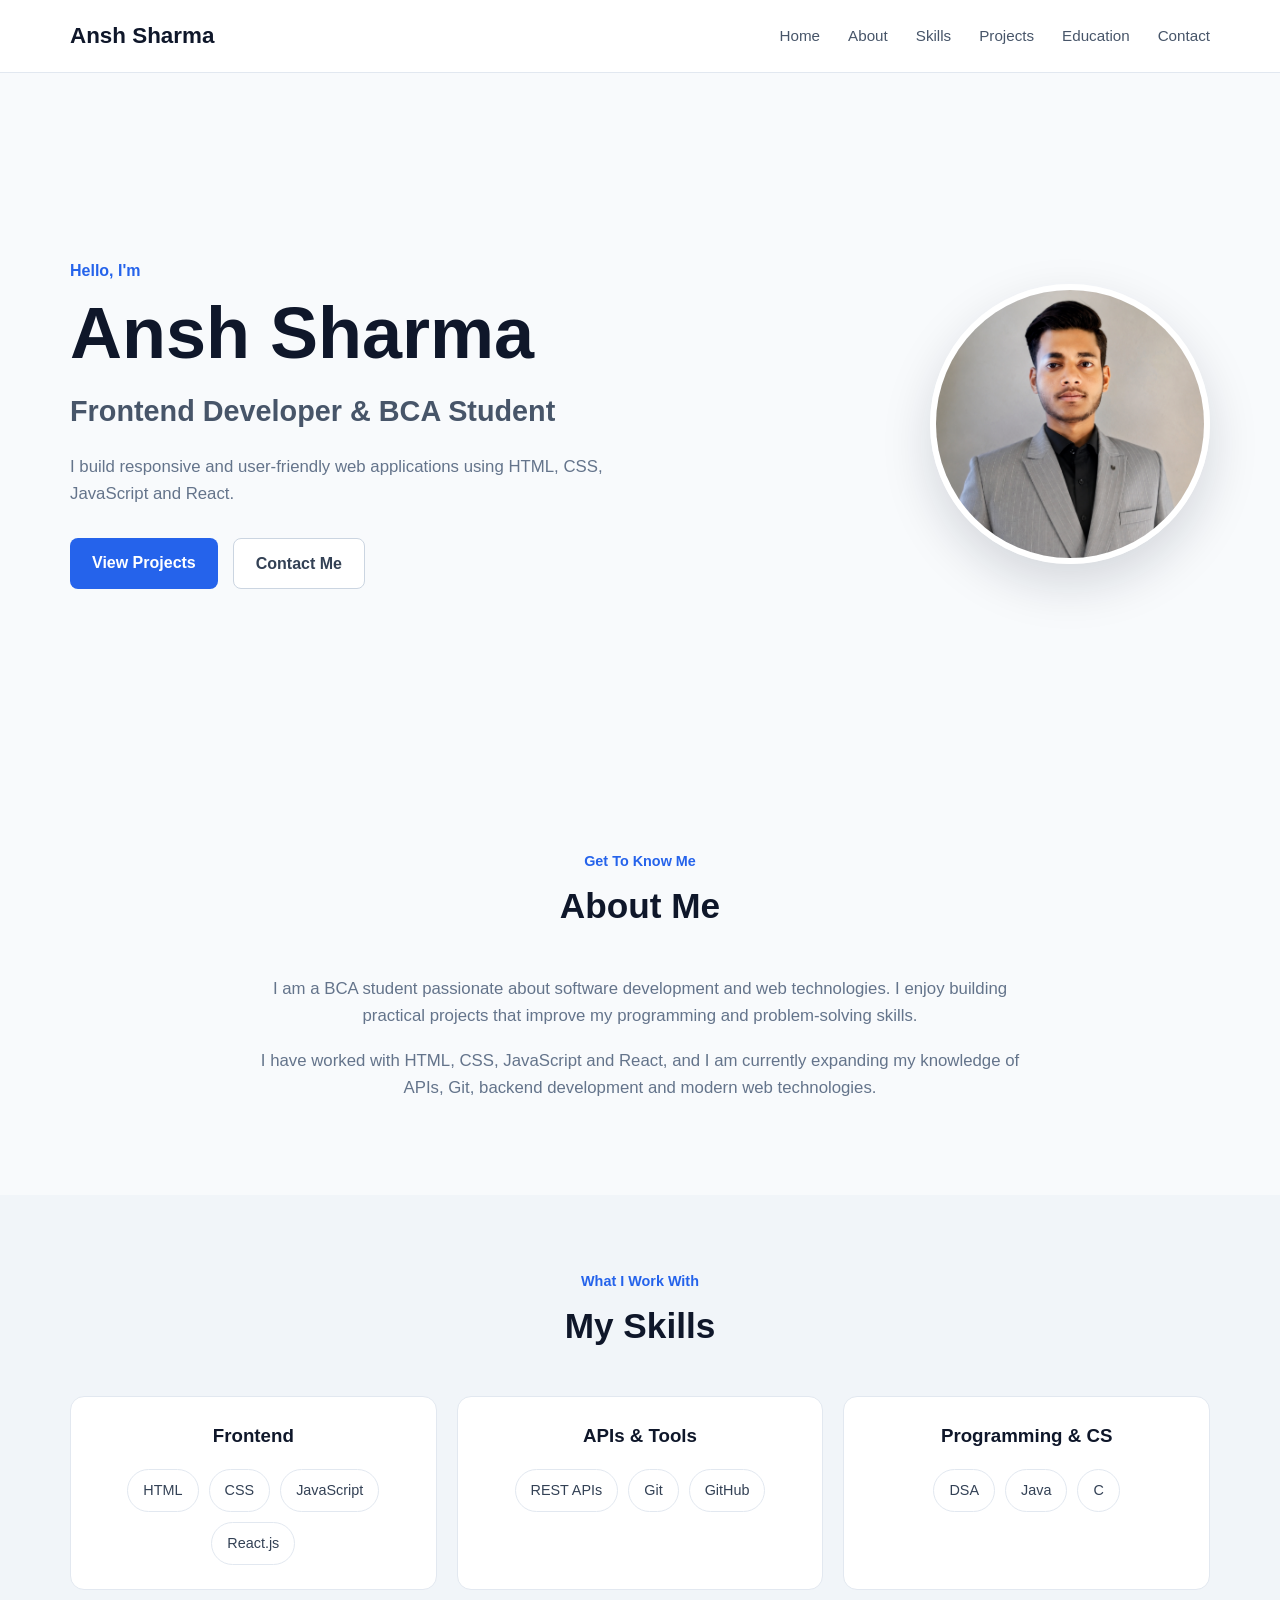
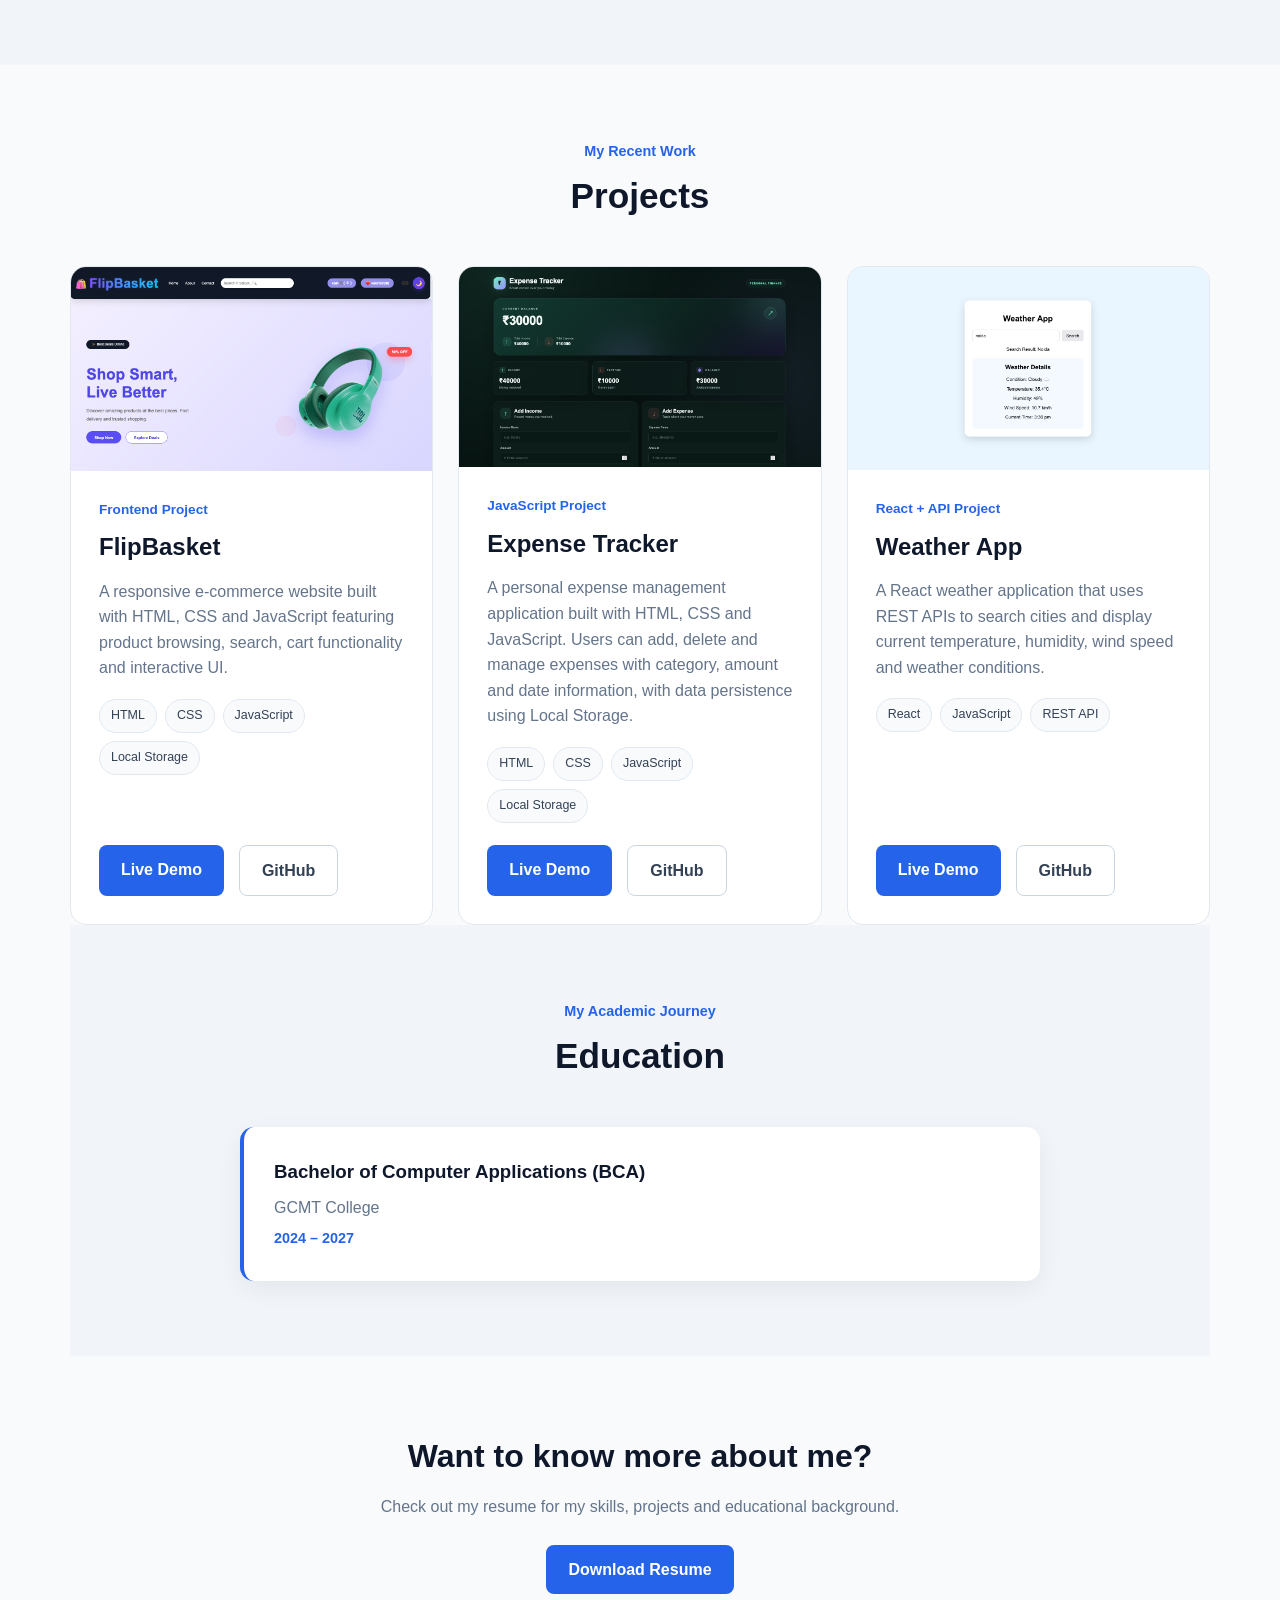
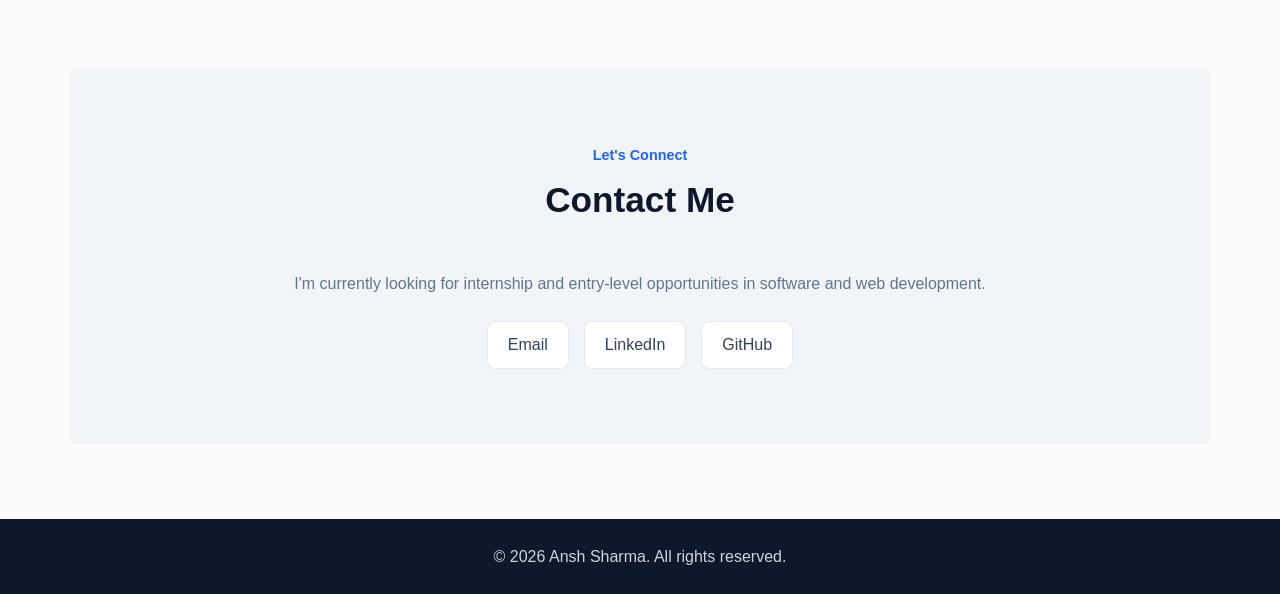
==== portfolio.html @ b75a7023 "Add portfolio website" ====
<!DOCTYPE html>
<html lang="en">

<head>
    <meta charset="UTF-8">
    <meta name="viewport" content="width=device-width, initial-scale=1.0">
    <meta name="description" content="Ansh Sharma — BCA student and aspiring full-stack developer portfolio.">
    <title>Ansh Sharma | Frontend Developer</title>
    <link rel="stylesheet" href="portfolio.css">
</head>

<body>
    <header class="header">
        <nav class="navbar">
            <a href="#home" class="logo">Ansh Sharma</a>

            <button class="menu-toggle" aria-label="Open navigation menu" aria-expanded="false">
                ☰
            </button>

            <ul class="nav-links">
                <li><a href="#home">Home</a></li>
                <li><a href="#about">About</a></li>
                <li><a href="#skills">Skills</a></li>
                <li><a href="#projects">Projects</a></li>
                <li><a href="#education">Education</a></li>
                <li><a href="#contact">Contact</a></li>
            </ul>
        </nav>
    </header>

    <main>
        <section id="home" class="hero reveal">
            <div class="hero-text">
                <p class="hero-subtitle">Hello, I'm</p>
                <h1>Ansh Sharma</h1>
                <h2>Frontend Developer &amp; BCA Student</h2>
                <p>
                    I build responsive and user-friendly web applications
                    using HTML, CSS, JavaScript and React.
                </p>

                <div class="hero-buttons">
                    <a href="#projects" class="btn primary-btn">View Projects</a>
                    <a href="#contact" class="btn secondary-btn">Contact Me</a>
                </div>
            </div>

            <div class="hero-image">
                <img src="ansh.png" alt="Ansh Sharma">
            </div>
        </section>

        <section id="about" class="section about reveal">
            <div class="section-heading">
                <p>Get To Know Me</p>
                <h2>About Me</h2>
            </div>

            <div class="about-content">
                <p>
                    I am a BCA student passionate about software development
                    and web technologies. I enjoy building practical projects
                    that improve my programming and problem-solving skills.
                </p>
                <p>
                    I have worked with HTML, CSS, JavaScript and React, and I
                    am currently expanding my knowledge of APIs, Git, backend
                    development and modern web technologies.
                </p>
            </div>
        </section>

        <section id="skills" class="section skills reveal">
            <div class="section-heading">
                <p>What I Work With</p>
                <h2>My Skills</h2>
            </div>

            <div class="skills-groups">
                <div class="skill-group">
                    <h3>Frontend</h3>
                    <div class="skills-container">
                        <span>HTML</span>
                        <span>CSS</span>
                        <span>JavaScript</span>
                        <span>React.js</span>
                    </div>
                </div>

                <div class="skill-group">
                    <h3>APIs &amp; Tools</h3>
                    <div class="skills-container">
                        <span>REST APIs</span>
                        <span>Git</span>
                        <span>GitHub</span>
                    </div>
                </div>

                <div class="skill-group">
                    <h3>Programming &amp; CS</h3>
                    <div class="skills-container">
                        <span>DSA</span>
                        <span>Java</span>
                        <span>C</span>
                    </div>
                </div>
            </div>
        </section>

        <section id="projects" class="section projects reveal">
            <div class="section-heading">
                <p>My Recent Work</p>
                <h2>Projects</h2>
            </div>

           <div class="projects-container">

    <!-- FlipBasket -->
    <article class="project-card">

        <div class="project-image">
            <img src="Screenshot.png" alt="FlipBasket screenshot">
        </div>

        <div class="project-content">

            <p class="project-type">Frontend Project</p>

            <h3>FlipBasket</h3>

            <p>
                A responsive e-commerce website built with HTML, CSS
                and JavaScript featuring product browsing, search,
                cart functionality and interactive UI.
            </p>

            <div class="tech-tags">
                <span>HTML</span>
                <span>CSS</span>
                <span>JavaScript</span>
                <span>Local Storage</span>
            </div>

            <div class="project-buttons">

                <a href="https://ansh-sharma-dev.github.io/FlipBasket/"
                   target="_blank"
                   rel="noopener noreferrer"
                   class="btn primary-btn">
                    Live Demo
                </a>

                <a href="https://github.com/ansh-sharma-dev/FlipBasket"
                   target="_blank"
                   rel="noopener noreferrer"
                   class="btn secondary-btn">
                    GitHub
                </a>

            </div>

        </div>
    </article>


    <!-- Expense Tracker -->
    <article class="project-card">

        <div class="project-image">
            <img src="Screenshot02.png"
                 alt="Expense Tracker screenshot">
        </div>

        <div class="project-content">

            <p class="project-type">JavaScript Project</p>

            <h3>Expense Tracker</h3>

            <p>
                A personal expense management application built with
                HTML, CSS and JavaScript. Users can add, delete and
                manage expenses with category, amount and date
                information, with data persistence using Local Storage.
            </p>

            <div class="tech-tags">
                <span>HTML</span>
                <span>CSS</span>
                <span>JavaScript</span>
                <span>Local Storage</span>
            </div>

            <div class="project-buttons">

                <a href="https://ansh-sharma-dev.github.io/expense-tracker/"
                   target="_blank"
                   rel="noopener noreferrer"
                   class="btn primary-btn">
                    Live Demo
                </a>

                <a href="https://github.com/ansh-sharma-dev/expense-tracker"
                   target="_blank"
                   rel="noopener noreferrer"
                   class="btn secondary-btn">
                    GitHub
                </a>

            </div>

        </div>
    </article>


    <!-- Weather App -->
    <article class="project-card">

        <div class="project-image">
            <img src="Screenshot03.png"
                 alt="Weather App screenshot">
        </div>

        <div class="project-content">

            <p class="project-type">React + API Project</p>

            <h3>Weather App</h3>

            <p>
                A React weather application that uses REST APIs to
                search cities and display current temperature,
                humidity, wind speed and weather conditions.
            </p>

            <div class="tech-tags">
                <span>React</span>
                <span>JavaScript</span>
                <span>REST API</span>
            </div>

            <div class="project-buttons">

                <a href="https://ansh-sharma-dev.github.io/weather-app/"
                   target="_blank"
                   rel="noopener noreferrer"
                   class="btn primary-btn">
                    Live Demo
                </a>

                <a href="https://github.com/ansh-sharma-dev/weather-app"
                   target="_blank"
                   rel="noopener noreferrer"
                   class="btn secondary-btn">
                    GitHub
                </a>

            </div>

        </div>
    </article>

</div>
        <section id="education" class="section education reveal">
            <div class="section-heading">
                <p>My Academic Journey</p>
                <h2>Education</h2>
            </div>

            <div class="education-card">
                <h3>Bachelor of Computer Applications (BCA)</h3>
                <p>GCMT College</p>
                <span>2024 – 2027</span>
            </div>
        </section>

        <section class="section resume reveal">
            <div class="resume-content">
                <h2>Want to know more about me?</h2>
                <p>
                    Check out my resume for my skills, projects and
                    educational background.
                </p>
                <a href="resume.pdf" download class="btn primary-btn">
                    Download Resume
                </a>
            </div>
        </section>

        <section id="contact" class="section contact reveal">
            <div class="section-heading">
                <p>Let's Connect</p>
                <h2>Contact Me</h2>
            </div>

            <div class="contact-content">
                <p>
                    I'm currently looking for internship and entry-level
                    opportunities in software and web development.
                </p>

                <div class="contact-links">
                    <a href="mailto:ansh.sharma.dev7@gmail.com">Email</a>
                    <a href="https://linkedin.com/in/ansh-sharma-6a2a36344" target="_blank"
                        rel="noopener noreferrer">LinkedIn</a>
                    <a href="https://github.com/ansh-sharma-dev" target="_blank" rel="noopener noreferrer">GitHub</a>
                </div>
            </div>
        </section>
    </main>

    <footer class="footer">
        <p>© 2026 Ansh Sharma. All rights reserved.</p>
    </footer>

    <script src="portfolio.js"></script>
</body>

</html>
---- portfolio.css ----
* {
    margin: 0;
    padding: 0;
    box-sizing: border-box;
}

html {
    scroll-behavior: smooth;
}

body {
    font-family: Arial, Helvetica, sans-serif;
    background: #f8fafc;
    color: #1e293b;
    line-height: 1.6;
}

a {
    text-decoration: none;
    color: inherit;
}

ul {
    list-style: none;
}

img {
    max-width: 100%;
    display: block;
}

.header {
    position: sticky;
    top: 0;
    z-index: 1000;
    background: rgba(255, 255, 255, 0.96);
    border-bottom: 1px solid #e2e8f0;
    backdrop-filter: blur(10px);
}

.navbar {
    max-width: 1200px;
    margin: auto;
    padding: 18px 30px;
    display: flex;
    align-items: center;
    justify-content: space-between;
    gap: 30px;
}

.logo {
    font-size: 1.4rem;
    font-weight: 700;
    color: #0f172a;
}

.nav-links {
    display: flex;
    align-items: center;
    gap: 28px;
}

.nav-links a {
    color: #475569;
    font-size: 0.95rem;
    font-weight: 500;
    transition: 0.3s ease;
}

.nav-links a:hover {
    color: #2563eb;
}

.menu-toggle {
    display: none;
    border: 1px solid #cbd5e1;
    background: #fff;
    color: #334155;
    border-radius: 8px;
    padding: 7px 10px;
    font-size: 1.1rem;
    cursor: pointer;
}

.hero {
    max-width: 1200px;
    min-height: 78vh;
    margin: auto;
    padding: 70px 30px;
    display: flex;
    align-items: center;
    justify-content: space-between;
    gap: 60px;
}

.hero-text {
    max-width: 650px;
}

.hero-subtitle {
    color: #2563eb;
    font-size: 1rem;
    font-weight: 600;
    margin-bottom: 10px;
}

.hero h1 {
    font-size: clamp(2.5rem, 6vw, 4.5rem);
    line-height: 1.1;
    color: #0f172a;
    margin-bottom: 15px;
}

.hero h2 {
    font-size: clamp(1.2rem, 3vw, 1.8rem);
    color: #475569;
    margin-bottom: 20px;
}

.hero-text > p:last-of-type {
    max-width: 600px;
    color: #64748b;
    font-size: 1.05rem;
    margin-bottom: 30px;
}

.hero-buttons,
.project-buttons {
    display: flex;
    flex-wrap: wrap;
    gap: 15px;
}

.btn {
    display: inline-block;
    padding: 12px 22px;
    border-radius: 8px;
    font-weight: 600;
    transition: 0.3s ease;
}

.primary-btn {
    background: #2563eb;
    color: #fff;
}

.primary-btn:hover {
    background: #1d4ed8;
    transform: translateY(-2px);
}

.secondary-btn {
    border: 1px solid #cbd5e1;
    color: #334155;
    background: #fff;
}

.secondary-btn:hover {
    border-color: #2563eb;
    color: #2563eb;
    transform: translateY(-2px);
}

.hero-image {
    flex-shrink: 0;
}

.hero-image img {
    width: 280px;
    height: 280px;
    object-fit: cover;
    border-radius: 50%;
    border: 6px solid #fff;
    box-shadow: 0 20px 50px rgba(15, 23, 42, 0.15);
}

.section {
    max-width: 1200px;
    margin: auto;
    padding: 75px 30px;
}

.section-heading {
    text-align: center;
    margin-bottom: 42px;
}

.section-heading p {
    color: #2563eb;
    font-size: 0.9rem;
    font-weight: 600;
    margin-bottom: 5px;
}

.section-heading h2 {
    font-size: 2.2rem;
    color: #0f172a;
}

.about-content {
    max-width: 800px;
    margin: auto;
    text-align: center;
}

.about-content p {
    color: #64748b;
    margin-bottom: 18px;
    font-size: 1.05rem;
}

.skills {
    background: #f1f5f9;
    max-width: none;
}

.skills .section-heading,
.skills-groups {
    max-width: 1140px;
    margin-left: auto;
    margin-right: auto;
}

.skills-groups {
    display: grid;
    grid-template-columns: repeat(3, 1fr);
    gap: 20px;
}

.skill-group {
    background: #fff;
    border: 1px solid #e2e8f0;
    border-radius: 14px;
    padding: 24px;
}

.skill-group h3 {
    color: #0f172a;
    text-align: center;
    margin-bottom: 18px;
}

.skills-container {
    display: flex;
    justify-content: center;
    flex-wrap: wrap;
    gap: 10px;
}

.skills-container span,
.tech-tags span {
    background: #fff;
    color: #334155;
    padding: 9px 15px;
    border: 1px solid #e2e8f0;
    border-radius: 30px;
    font-size: 0.9rem;
    font-weight: 500;
    transition: 0.3s ease;
}

.skills-container span:hover,
.tech-tags span:hover {
    color: #2563eb;
    border-color: #2563eb;
    transform: translateY(-2px);
}

.projects-container {
    display: grid;
    grid-template-columns: repeat(3, 1fr);
    gap: 25px;
}

@media (max-width: 1000px) {
    .projects-container {
        grid-template-columns: repeat(2, 1fr);
    }
}

@media (max-width: 600px) {
    .projects-container {
        grid-template-columns: 1fr;
    }
}

.project-image img {
    width: 100%;
    height: 100%;
    object-fit: cover;
    display: block;
}
.project-card {
    overflow: hidden;
    background: #fff;
    border: 1px solid #e2e8f0;
    border-radius: 16px;
    transition: 0.3s ease;
}

.project-card:hover {
    transform: translateY(-6px);
    box-shadow: 0 18px 40px rgba(15, 23, 42, 0.1);
}


.project-placeholder {
    color: #64748b;
    font-size: 1.3rem;
    font-weight: 700;
}

.project-content {
    padding: 28px;
}

.project-type {
    color: #2563eb;
    font-size: 0.85rem;
    font-weight: 600;
    margin-bottom: 8px;
}

.project-card h3 {
    font-size: 1.5rem;
    color: #0f172a;
    margin-bottom: 12px;
}

.project-card p:not(.project-type) {
    color: #64748b;
    margin-bottom: 18px;
}

.tech-tags {
    display: flex;
    flex-wrap: wrap;
    gap: 8px;
    margin-bottom: 22px;
}

.tech-tags span {
    padding: 6px 11px;
    font-size: 0.78rem;
    background: #f8fafc;
}

.education {
    background: #f1f5f9;
    max-width: none;
}

.education .section-heading,
.education-card {
    max-width: 800px;
    margin-left: auto;
    margin-right: auto;
}

.education-card {
    background: #fff;
    padding: 30px;
    border-radius: 14px;
    border-left: 4px solid #2563eb;
    box-shadow: 0 8px 25px rgba(15, 23, 42, 0.06);
}

.education-card h3 {
    color: #0f172a;
    margin-bottom: 8px;
}

.education-card p {
    color: #64748b;
    margin-bottom: 5px;
}

.education-card span {
    color: #2563eb;
    font-size: 0.9rem;
    font-weight: 600;
}

.resume-content {
    text-align: center;
    max-width: 700px;
    margin: auto;
}

.resume-content h2 {
    color: #0f172a;
    font-size: 2rem;
    margin-bottom: 12px;
}

.resume-content p {
    color: #64748b;
    margin-bottom: 25px;
}

.contact {
    background: #f1f5f9;
    max-width: none;
}

.contact .section-heading,
.contact-content {
    max-width: 800px;
    margin-left: auto;
    margin-right: auto;
}

.contact-content {
    text-align: center;
}

.contact-content > p {
    color: #64748b;
    margin-bottom: 25px;
}

.contact-links {
    display: flex;
    justify-content: center;
    flex-wrap: wrap;
    gap: 15px;
}

.contact-links a {
    background: #fff;
    border: 1px solid #e2e8f0;
    padding: 10px 20px;
    border-radius: 8px;
    color: #334155;
    font-weight: 500;
    transition: 0.3s ease;
}

.contact-links a:hover {
    color: #2563eb;
    border-color: #2563eb;
    transform: translateY(-2px);
}

.footer {
    background: #0f172a;
    color: #cbd5e1;
    text-align: center;
    padding: 25px 20px;
}

.reveal {
    opacity: 0;
    transform: translateY(25px);
    transition: opacity 0.7s ease, transform 0.7s ease;
}

.reveal.show {
    opacity: 1;
    transform: translateY(0);
}

@media (max-width: 900px) {
    .navbar {
        padding: 16px 20px;
    }

    .menu-toggle {
        display: block;
    }

    .nav-links {
        display: none;
        width: 100%;
        flex-direction: column;
        gap: 14px;
        padding: 12px 0 4px;
    }

    .nav-links.open {
        display: flex;
    }

    .navbar {
        flex-wrap: wrap;
    }

    .hero {
        min-height: auto;
        padding: 65px 25px;
        flex-direction: column-reverse;
        text-align: center;
    }

    .hero-text {
        max-width: 700px;
    }

    .hero-buttons {
        justify-content: center;
    }

    .projects-container,
    .skills-groups {
        grid-template-columns: 1fr;
    }
}

@media (max-width: 600px) {
    .navbar {
        padding: 15px;
    }

    .hero {
        padding: 50px 20px;
        gap: 32px;
    }

    .hero-image img {
        width: 210px;
        height: 210px;
    }

    .hero-text > p:last-of-type {
        font-size: 0.95rem;
    }

    .hero-buttons {
        flex-direction: column;
        align-items: stretch;
    }

    .hero-buttons .btn {
        text-align: center;
    }

    .section {
        padding: 60px 20px;
    }

    .section-heading {
        margin-bottom: 32px;
    }

    .section-heading h2 {
        font-size: 1.8rem;
    }

    .project-content {
        padding: 22px;
    }

    .project-buttons {
        flex-direction: column;
    }

    .project-buttons .btn {
        text-align: center;
    }

    .education-card {
        padding: 22px;
    }
}

@media (prefers-reduced-motion: reduce) {
    html {
        scroll-behavior: auto;
    }

    .reveal {
        opacity: 1;
        transform: none;
        transition: none;
    }

    .btn,
    .project-card,
    .skills-container span,
    .contact-links a {
        transition: none;
    }
}

.project-card {
    display: flex;
    flex-direction: column;
}

.project-content {
    display: flex;
    flex-direction: column;
    flex: 1;
}

.project-buttons {
    margin-top: auto;
}
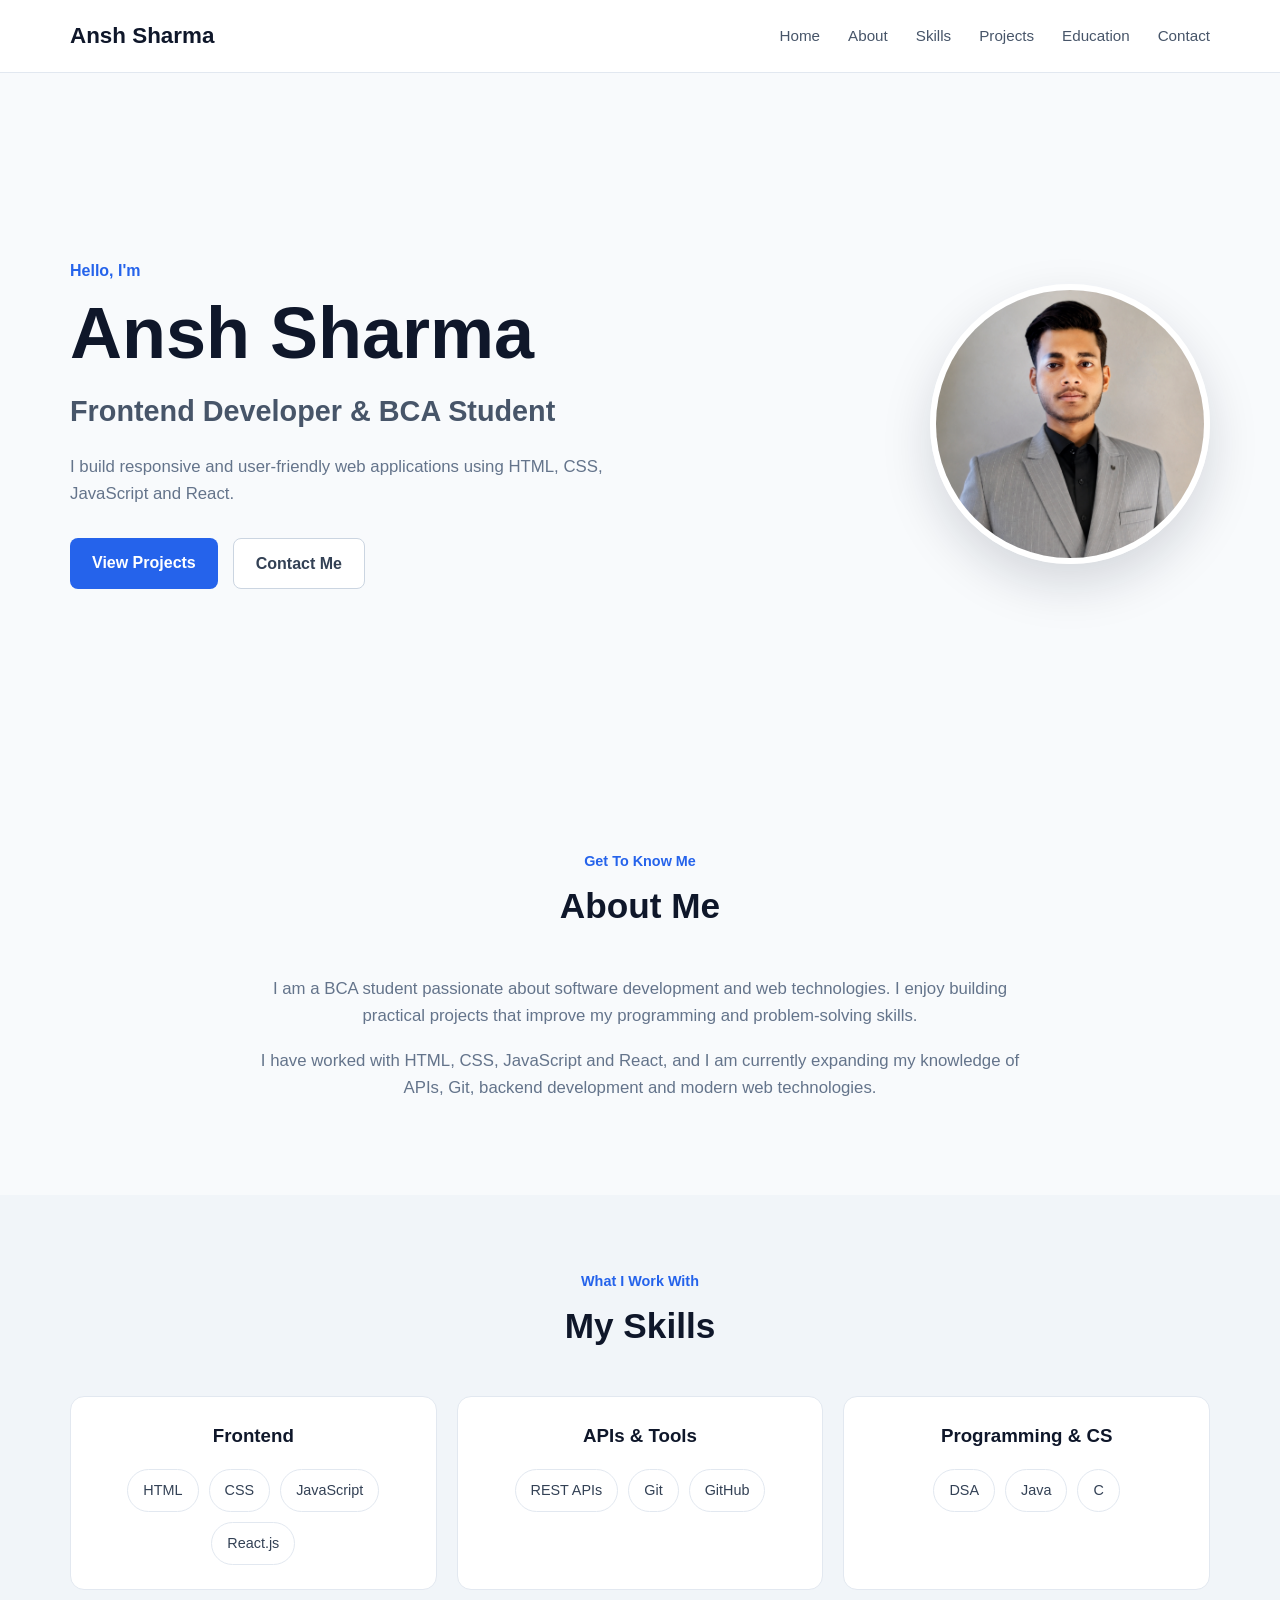
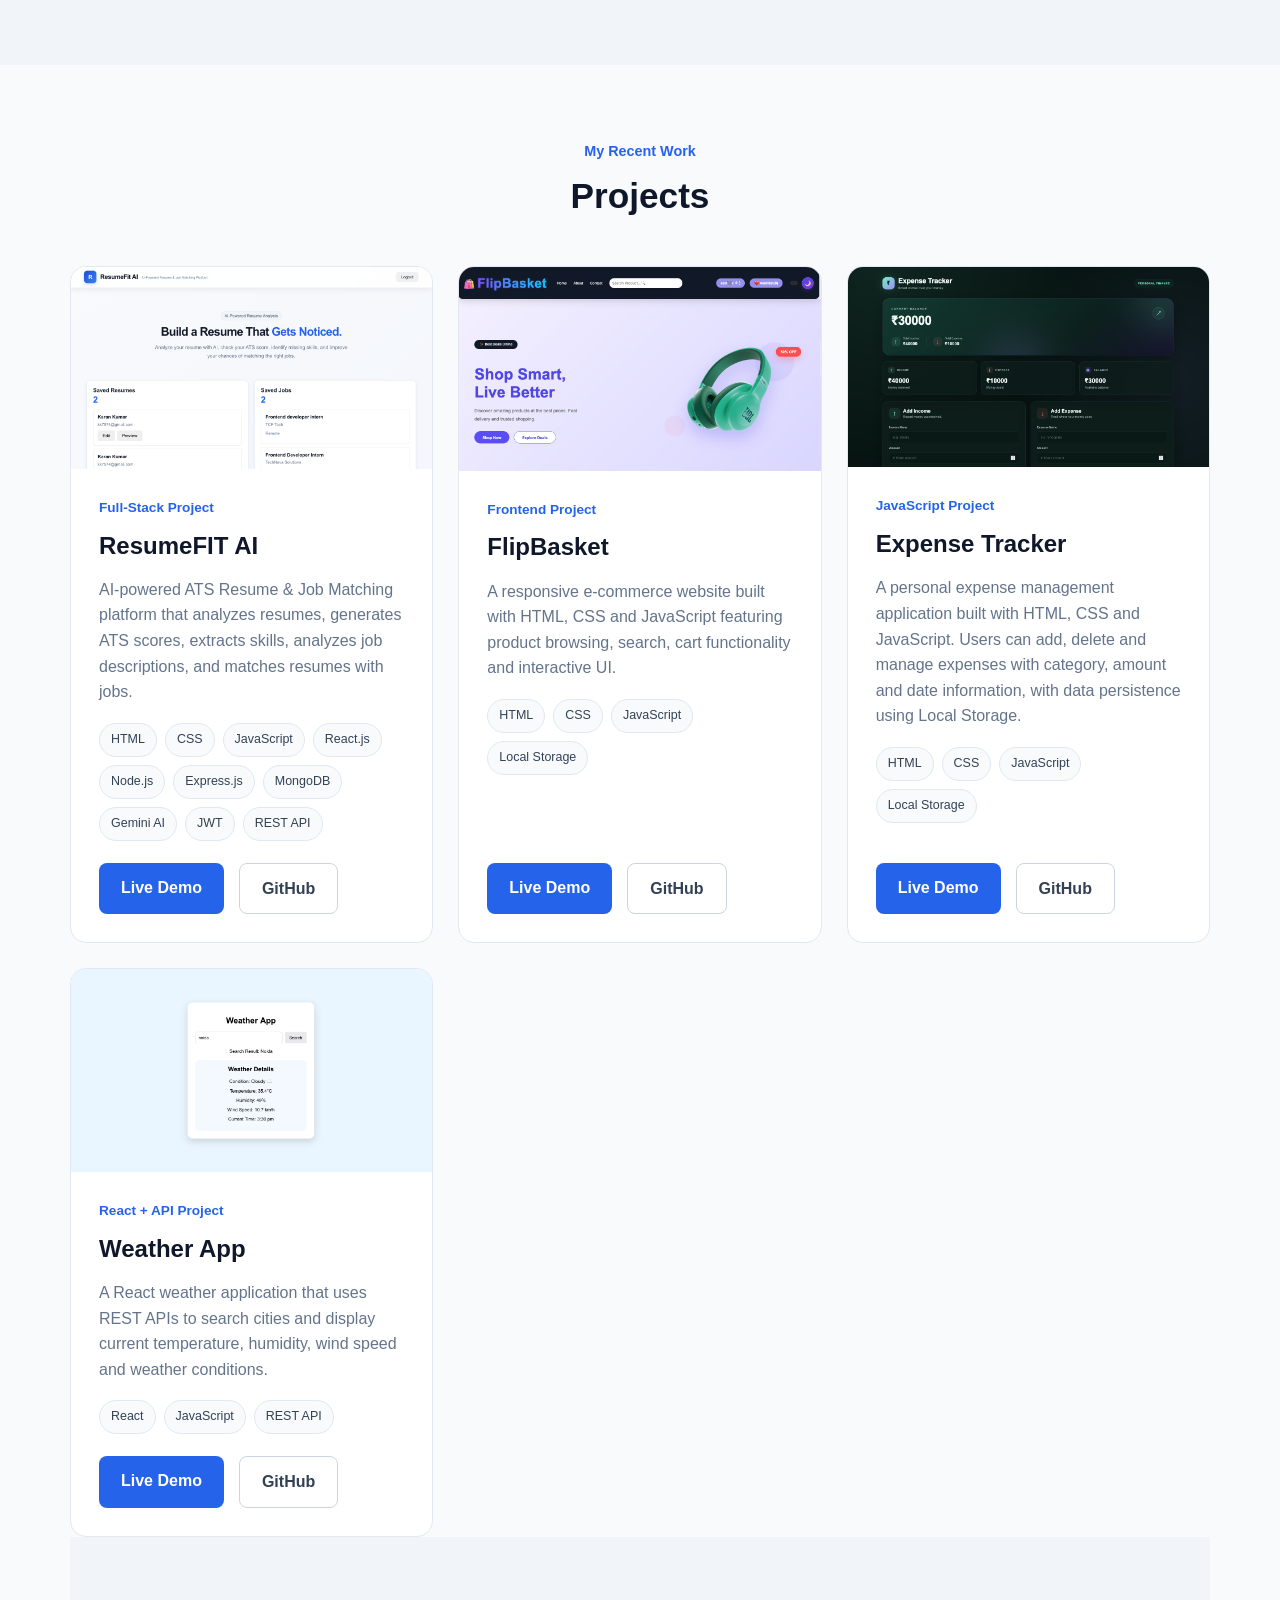
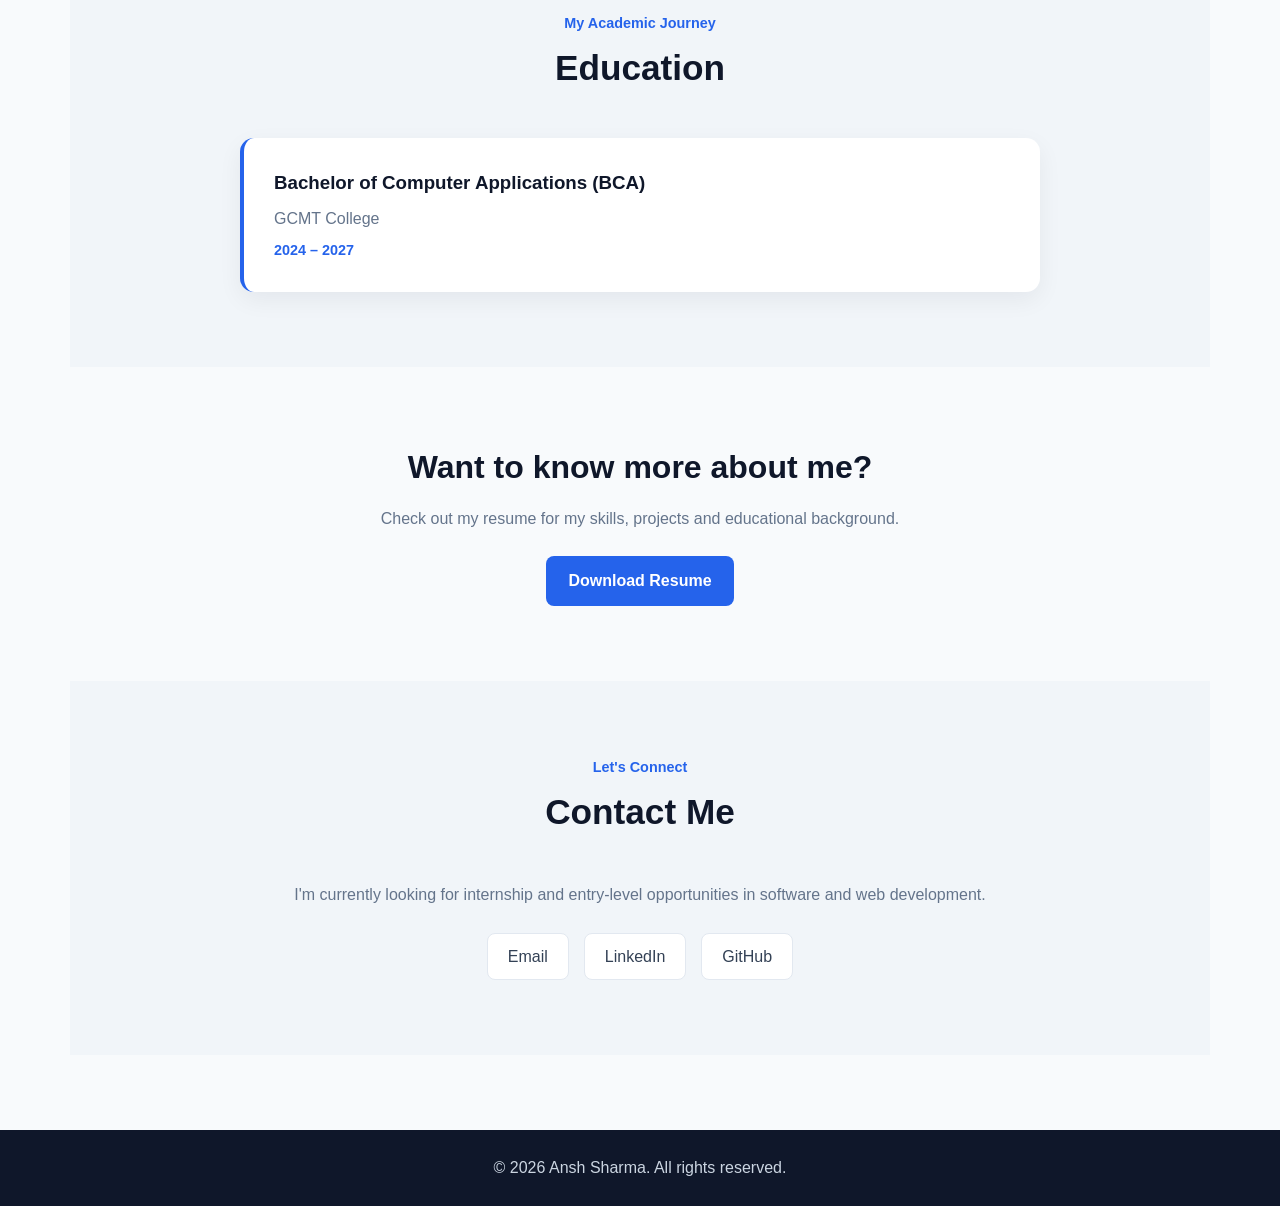
==== commit 57c59579: "Update portfolio projects" ====
--- a/portfolio.html
+++ b/portfolio.html
@@ -116,6 +116,59 @@
 
            <div class="projects-container">
 
+            <!-- ResumeFIT AI-->
+            <article class="project-card">
+        
+                <div class="project-image">
+                    <img src="Screenshot11.png" alt="ResumeFIT AI screenshot">
+                </div>
+        
+                <div class="project-content">
+        
+                    <p class="project-type">Full-Stack Project</p>
+        
+                    <h3>ResumeFIT AI</h3>
+        
+                    <p>
+                        AI-powered ATS Resume & Job Matching platform
+                        that analyzes resumes, generates ATS scores,
+                        extracts skills, analyzes job descriptions,
+                        and matches resumes with jobs.
+                    </p>
+        
+                    <div class="tech-tags">
+                        <span>HTML</span>
+                        <span>CSS</span>
+                        <span>JavaScript</span>
+                        <span>React.js</span>
+                        <span>Node.js</span>
+                        <span>Express.js</span>
+                        <span>MongoDB</span>
+                        <span>Gemini AI</span>
+                        <span>JWT</span>
+                        <span>REST API</span>
+                    </div>
+        
+                    <div class="project-buttons">
+        
+                        <a href="https://resumefit-ai-frontend.onrender.com"
+                           target="_blank"
+                           rel="noopener noreferrer"
+                           class="btn primary-btn">
+                            Live Demo
+                        </a>
+        
+                        <a href="https://github.com/ansh-sharma-dev/ResumeFIT-AI"
+                           target="_blank"
+                           rel="noopener noreferrer"
+                           class="btn secondary-btn">
+                            GitHub
+                        </a>
+        
+                    </div>
+        
+                </div>
+            </article>
     <!-- FlipBasket -->
     <article class="project-card">
 
